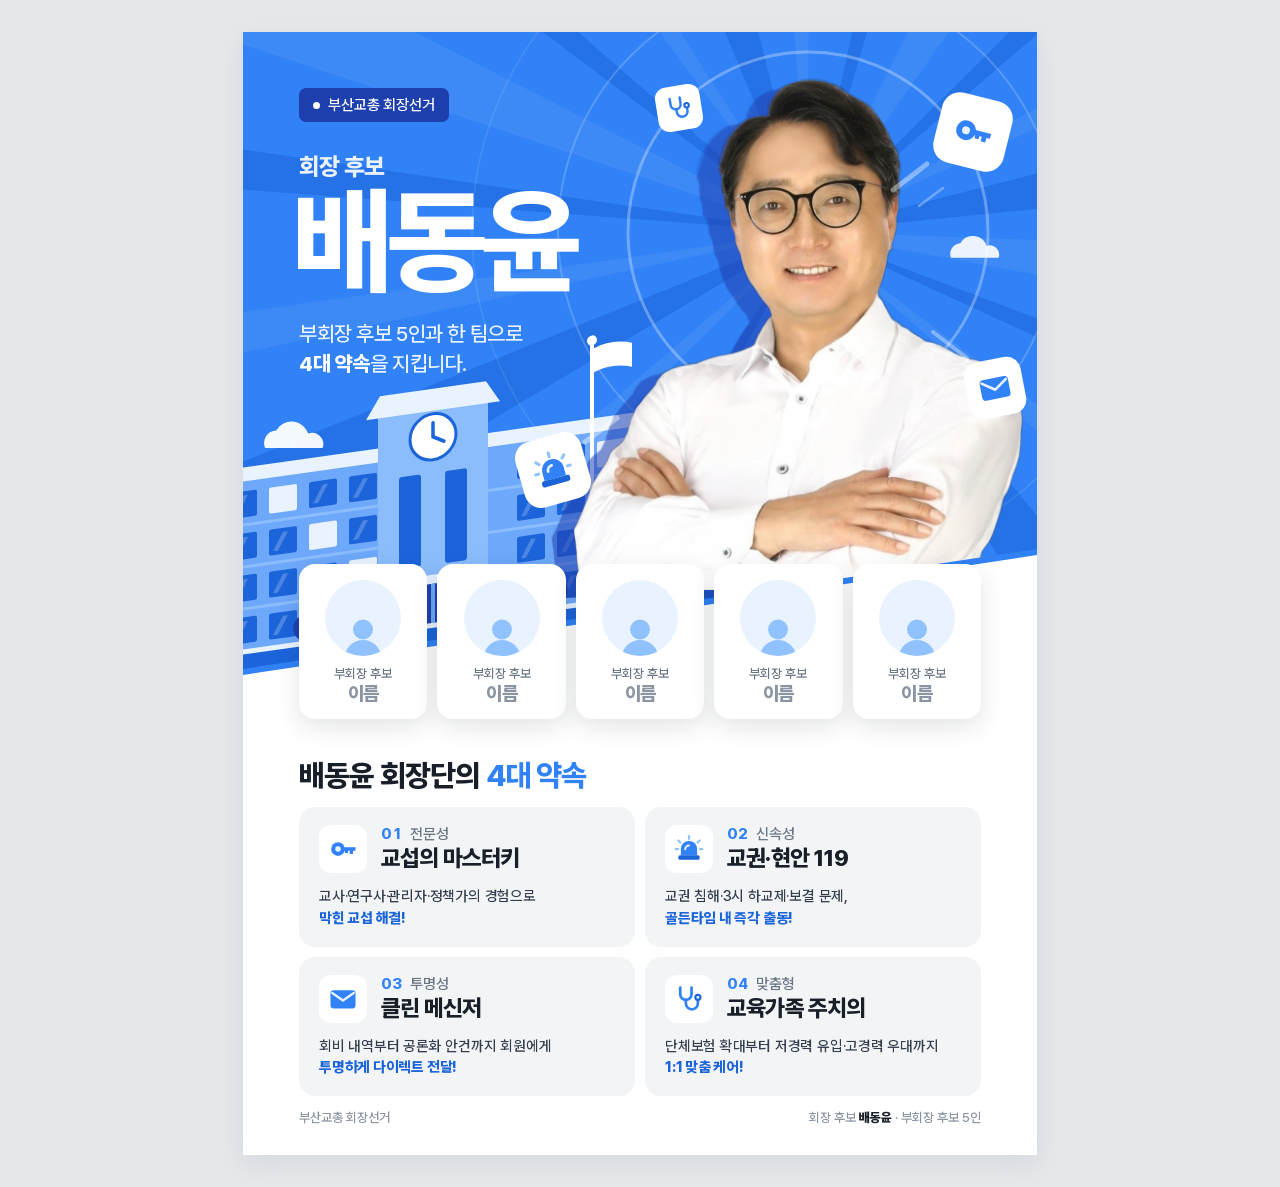
==== election-flyer/team.html @ a6dc299e "Add elementary school scene and team (6-person) flyer option - Option A (index.html): president-only" ====
<!DOCTYPE html>
<html lang="ko">
<head>
<meta charset="UTF-8">
<meta name="viewport" content="width=device-width, initial-scale=1.0">
<title>배동윤 회장단</title>
<link rel="stylesheet" href="shared/flyer.css">
<style>
  /* Vice-president cards climb the hero edge step by step */
  .team {
    position: absolute;
    left: 56px; right: 56px; top: 532px;
    display: grid;
    grid-template-columns: repeat(5, 1fr);
    gap: 10px;
  }
  .member {
    transform: translateY(calc(var(--i) * -13px));
    padding: 16px 10px 14px;
    border-radius: 16px;
    background: #fff;
    box-shadow: 0 8px 24px rgba(25, 31, 40, 0.12);
    text-align: center;
  }
  .avatar {
    position: relative;
    width: 76px; height: 76px;
    margin: 0 auto;
    border-radius: 50%;
    overflow: hidden;
    background: var(--accent-soft);
  }
  .avatar img { width: 100%; height: 100%; object-fit: cover; object-position: 50% 12%; }
  .avatar.ph svg { position: absolute; left: 12px; bottom: -6px; width: 52px; height: 52px; color: #90c2ff; }
  .member .r { margin-top: 10px; font-size: 13px; font-weight: 500; color: var(--text-muted); }
  .member .n { margin-top: 1px; font-size: 19px; font-weight: 800; letter-spacing: -0.03em; color: var(--text); }
  .member .n.ph { color: var(--text-dim); }

  .anim .member { animation: rise 600ms cubic-bezier(.2, .9, .3, 1) both; animation-delay: calc(480ms + var(--i) * 60ms); }
</style>
</head>
<body>
<div class="fit-wrap" id="fitWrap">
<div class="fit" id="fit">
<!-- 시안 B: 회장 + 부회장 5인 -->
<article class="sheet anim" id="sheet" style="--burst: 565px 200px">

  <svg class="art" viewBox="0 0 794 1123" aria-hidden="true">
    <defs>
      <clipPath id="hero"><polygon points="0,0 794,0 794,520 0,640"/></clipPath>
    </defs>

    <g clip-path="url(#hero)">
      <rect width="794" height="700" fill="#3182f6"/>
      <g class="rays" data-burst="565,200"></g>

      <g fill="none" stroke="#fff">
        <circle class="ring r1" cx="565" cy="200" r="180" stroke-width="3" stroke-opacity=".3"/>
        <circle class="ring r2" cx="565" cy="200" r="250" stroke-width="2" stroke-opacity=".18"/>
        <circle class="ring r3" cx="565" cy="200" r="336" stroke-width="1.5" stroke-opacity=".1"/>
      </g>

      <g class="cloud"><use href="#cloud" transform="translate(22 392) scale(.8)" opacity=".95"/></g>
      <g class="cloud"><use href="#cloud" transform="translate(708 206) scale(.66)" opacity=".9"/></g>

      <g class="scene"><use href="#school" transform="translate(-260 356) skewY(-8)"/></g>

      <g class="person">
        <image href="assets/candidate.webp" x="330" y="46" width="450" height="512" filter="url(#echo)"/>
      </g>

      <g class="fly f1" style="--fx:-160px; --fy:140px; --fr:-30deg">
        <g stroke="#fff" stroke-linecap="round">
          <line x1="684" y1="132" x2="650" y2="158" stroke-width="5" stroke-opacity=".4"/>
          <line x1="700" y1="156" x2="676" y2="174" stroke-width="2.5" stroke-opacity=".3"/>
        </g>
        <g transform="translate(730 100) rotate(14) scale(.9)">
          <use href="#tile" x="-40" y="-40" width="80" height="80"/>
          <use href="#i-key" transform="translate(-24 -24) scale(2)"/>
        </g>
      </g>
      <g class="fly f2" style="--fx:300px; --fy:-200px; --fr:30deg">
        <g stroke="#fff" stroke-linecap="round">
          <line x1="342" y1="410" x2="374" y2="386" stroke-width="5" stroke-opacity=".4"/>
        </g>
        <g transform="translate(310 438) rotate(-16) scale(.85)">
          <use href="#tile" x="-40" y="-40" width="80" height="80"/>
          <use href="#i-siren" transform="translate(-24 -24) scale(2)"/>
        </g>
      </g>
      <g class="fly f3" style="--fx:-180px; --fy:-150px; --fr:-24deg">
        <g stroke="#fff" stroke-linecap="round">
          <line x1="724" y1="326" x2="690" y2="300" stroke-width="4" stroke-opacity=".36"/>
        </g>
        <g transform="translate(752 356) rotate(-11) scale(.72)">
          <use href="#tile" x="-40" y="-40" width="80" height="80"/>
          <use href="#i-mail" transform="translate(-24 -24) scale(2)"/>
        </g>
      </g>
      <g class="fly f4" style="--fx:140px; --fy:160px; --fr:24deg">
        <g transform="translate(436 76) rotate(-9) scale(.56)">
          <use href="#tile" x="-40" y="-40" width="80" height="80"/>
          <use href="#i-steth" transform="translate(-24 -24) scale(2)"/>
        </g>
      </g>
    </g>

    <line x1="-10" y1="641.5" x2="804" y2="518.5" stroke="#3182f6" stroke-width="6"/>
  </svg>

  <header class="hero-copy">
    <span class="chip"><i></i>부산교총 회장선거</span>
    <p class="role">회장 후보</p>
    <h1>배동윤</h1>
    <p class="lede">부회장 후보 5인과 한 팀으로<br><b>4대 약속</b>을 지킵니다.</p>
  </header>

  <!--
    부회장 후보 5인. 사진이 준비되면 각 .avatar를
      <div class="avatar"><img src="assets/vp1.webp" alt=""></div>
    로, 이름(placeholder)을 실제 이름으로 바꾸세요. (.ph 클래스 제거)
  -->
  <section class="team" aria-label="부회장 후보">
    <div class="member" style="--i:0"><div class="avatar ph"><svg viewBox="0 0 24 24"><use href="#i-person"/></svg></div><p class="r">부회장 후보</p><p class="n ph">이름</p></div>
    <div class="member" style="--i:1"><div class="avatar ph"><svg viewBox="0 0 24 24"><use href="#i-person"/></svg></div><p class="r">부회장 후보</p><p class="n ph">이름</p></div>
    <div class="member" style="--i:2"><div class="avatar ph"><svg viewBox="0 0 24 24"><use href="#i-person"/></svg></div><p class="r">부회장 후보</p><p class="n ph">이름</p></div>
    <div class="member" style="--i:3"><div class="avatar ph"><svg viewBox="0 0 24 24"><use href="#i-person"/></svg></div><p class="r">부회장 후보</p><p class="n ph">이름</p></div>
    <div class="member" style="--i:4"><div class="avatar ph"><svg viewBox="0 0 24 24"><use href="#i-person"/></svg></div><p class="r">부회장 후보</p><p class="n ph">이름</p></div>
  </section>

  <section class="info">
    <h2>배동윤 회장단의 <em>4대 약속</em></h2>

    <div class="grid">
      <article class="pledge">
        <div class="top">
          <span class="ico"><svg viewBox="0 0 24 24"><use href="#i-key"/></svg></span>
          <div><span class="tag"><span class="no">01</span><span class="kw">전문성</span></span>
          <h3>교섭의 마스터키</h3></div>
        </div>
        <p>교사·연구사·관리자·정책가의 경험으로<br><b>막힌 교섭 해결!</b></p>
      </article>
      <article class="pledge">
        <div class="top">
          <span class="ico"><svg viewBox="0 0 24 24"><use href="#i-siren"/></svg></span>
          <div><span class="tag"><span class="no">02</span><span class="kw">신속성</span></span>
          <h3>교권·현안 119</h3></div>
        </div>
        <p>교권 침해·3시 하교제·보결 문제,<br><b>골든타임 내 즉각 출동!</b></p>
      </article>
      <article class="pledge">
        <div class="top">
          <span class="ico"><svg viewBox="0 0 24 24"><use href="#i-mail"/></svg></span>
          <div><span class="tag"><span class="no">03</span><span class="kw">투명성</span></span>
          <h3>클린 메신저</h3></div>
        </div>
        <p>회비 내역부터 공론화 안건까지 회원에게<br><b>투명하게 다이렉트 전달!</b></p>
      </article>
      <article class="pledge">
        <div class="top">
          <span class="ico"><svg viewBox="0 0 24 24"><use href="#i-steth"/></svg></span>
          <div><span class="tag"><span class="no">04</span><span class="kw">맞춤형</span></span>
          <h3>교육가족 주치의</h3></div>
        </div>
        <p>단체보험 확대부터 저경력 유입·고경력 우대까지<br><b>1:1 맞춤 케어!</b></p>
      </article>
    </div>

    <div class="foot">
      <span>부산교총 회장선거</span>
      <span>회장 후보 <b>배동윤</b> · 부회장 후보 5인</span>
    </div>
  </section>
</article>
</div>
</div>
<script src="shared/flyer.js"></script>
</body>
</html>
---- election-flyer/shared/flyer.css ----
@font-face {
  font-family: "Pretendard Variable";
  src: url("../fonts/PretendardVariable.woff2") format("woff2-variations");
  font-weight: 45 920;
  font-display: block;
}

/* Toss DESIGN.md tokens */
:root {
  --bg: #ffffff;
  --surface: #f2f4f6;
  --text: #191f28;
  --text-secondary: #333d4b;
  --text-muted: #6b7684;
  --text-dim: #8b95a1;
  --border: #e5e8eb;
  --accent: #3182f6;
  --accent-hover: #1b64da;
  --accent-deep: #1e40af;
  --accent-soft: #e8f3ff;
  --font: "Pretendard Variable", Pretendard, -apple-system, BlinkMacSystemFont,
          "Apple SD Gothic Neo", "Noto Sans KR", system-ui, sans-serif;
  --stage: #e5e8eb;
}
@media (prefers-color-scheme: dark) {
  :root:not([data-theme="light"]) { --stage: #101318; }
}
:root[data-theme="dark"] { --stage: #101318; }

* { box-sizing: border-box; margin: 0; padding: 0; }

html, body { background: var(--stage); }
body {
  min-height: 100vh;
  display: grid;
  place-items: center;
  padding: 32px 16px;
  font-family: var(--font);
  -webkit-font-smoothing: antialiased;
  overflow-x: hidden;
}

/* A4 artboard at 96dpi; scaled to fit by flyer.js */
.fit { width: 794px; height: 1123px; transform-origin: top left; }
.fit-wrap { width: 794px; height: 1123px; }

.sheet {
  position: relative;
  width: 794px;
  height: 1123px;
  overflow: hidden;
  background: var(--bg);
  color: var(--text);
  box-shadow: 0 8px 24px rgba(25, 31, 40, 0.08);
  print-color-adjust: exact;
  -webkit-print-color-adjust: exact;
}

.art { position: absolute; inset: 0; width: 100%; height: 100%; }
.defs { position: absolute; width: 0; height: 0; }

/* ---------- Hero copy ---------- */
.hero-copy { position: absolute; left: 56px; top: 56px; width: 340px; color: #fff; }

.chip {
  display: inline-flex;
  align-items: center;
  gap: 8px;
  height: 34px;
  padding: 0 14px;
  border-radius: 7px;
  background: var(--accent-deep);
  font-size: 15px;
  font-weight: 500;
  letter-spacing: -0.01em;
}
.chip i { width: 7px; height: 7px; border-radius: 50%; background: #fff; }

.role {
  margin-top: 30px;
  font-size: 24px;
  font-weight: 800;
  letter-spacing: -0.03em;
  color: rgba(255, 255, 255, 0.9);
}

h1 {
  margin-top: 2px;
  margin-left: -6px;
  font-size: 116px;
  line-height: 1;
  font-weight: 800;
  letter-spacing: -0.05em;
}

.lede {
  margin-top: 20px;
  font-size: 21px;
  line-height: 1.45;
  font-weight: 500;
  letter-spacing: -0.02em;
  color: rgba(255, 255, 255, 0.9);
}
.lede b { font-weight: 800; color: #fff; }

/* ---------- Pledges ---------- */
.info { position: absolute; left: 56px; right: 56px; bottom: 30px; }

.info h2 {
  font-size: 30px;
  font-weight: 800;
  letter-spacing: -0.035em;
  color: var(--text);
}
.info h2 em { font-style: normal; color: var(--accent); }

.grid { display: grid; grid-template-columns: 1fr 1fr; gap: 10px; margin-top: 14px; }
.pledge {
  border-radius: 16px;
  padding: 18px 20px;
  background: var(--surface);
}
.pledge .top { display: flex; align-items: center; gap: 14px; }
.ico {
  width: 48px; height: 48px; flex: none;
  display: grid; place-items: center;
  border-radius: 12px;
  background: #fff;
}
.ico svg { width: 30px; height: 30px; }
.tag { display: flex; align-items: baseline; gap: 8px; line-height: 1.2; }
.tag .no {
  font-size: 15px;
  font-weight: 800;
  color: var(--accent);
  font-variant-numeric: tabular-nums;
}
.tag .kw { font-size: 15px; font-weight: 500; color: var(--text-muted); }
.pledge h3 {
  margin-top: 1px;
  font-size: 23px;
  line-height: 1.25;
  font-weight: 800;
  letter-spacing: -0.035em;
  color: var(--text);
}
.pledge p {
  margin-top: 12px;
  font-size: 14.5px;
  line-height: 1.5;
  font-weight: 500;
  letter-spacing: -0.015em;
  color: var(--text-secondary);
  word-break: keep-all;
}
.pledge p b { font-weight: 800; color: var(--accent-hover); }

.foot {
  margin-top: 14px;
  display: flex;
  justify-content: space-between;
  align-items: center;
  font-size: 13px;
  font-weight: 500;
  color: var(--text-dim);
}
.foot b { font-weight: 800; color: var(--text); }

/* ---------- Motion ---------- */
.anim .person     { animation: person 800ms cubic-bezier(.15, .9, .25, 1) both; }
.anim .scene      { animation: scene 1000ms cubic-bezier(.15, .9, .25, 1) 60ms both; }
.anim .rays       { animation: burst 1000ms cubic-bezier(.1, .9, .2, 1) 150ms both; }
.anim .ring       { animation: ring 1100ms cubic-bezier(.1, .8, .3, 1) both; }
.anim .ring.r1    { animation-delay: 220ms; }
.anim .ring.r2    { animation-delay: 320ms; }
.anim .ring.r3    { animation-delay: 420ms; }
.anim .fly        { animation: fly 900ms cubic-bezier(.15, .9, .25, 1) both; }
.anim .fly.f1     { animation-delay: 380ms; }
.anim .fly.f2     { animation-delay: 440ms; }
.anim .fly.f3     { animation-delay: 500ms; }
.anim .fly.f4     { animation-delay: 560ms; }
.anim .cloud      { animation: drift 1400ms cubic-bezier(.15, .9, .25, 1) 200ms both; }
.anim .hero-copy > * { animation: rise 640ms cubic-bezier(.2, .9, .3, 1) both; }
.anim .hero-copy > :nth-child(2) { animation-delay: 80ms; }
.anim .hero-copy > :nth-child(3) { animation-delay: 140ms; }
.anim .hero-copy > :nth-child(4) { animation-delay: 200ms; }
.anim .pledge     { animation: rise 600ms cubic-bezier(.2, .9, .3, 1) both; }
.anim .pledge:nth-child(1) { animation-delay: 700ms; }
.anim .pledge:nth-child(2) { animation-delay: 760ms; }
.anim .pledge:nth-child(3) { animation-delay: 820ms; }
.anim .pledge:nth-child(4) { animation-delay: 880ms; }
.anim .info h2, .anim .foot { animation: rise 600ms cubic-bezier(.2, .9, .3, 1) 640ms both; }

.rays, .ring, .fly, .person { transform-box: view-box; transform-origin: var(--burst, 562px 250px); }

@keyframes person {
  0%   { opacity: 0; transform: translateY(60px) scale(.96); }
  100% { opacity: 1; transform: none; }
}
@keyframes scene {
  0%   { opacity: 0; transform: translateY(80px); }
  100% { opacity: 1; transform: none; }
}
@keyframes burst {
  0%   { opacity: 0; transform: scale(0.2) rotate(-8deg); }
  100% { opacity: 1; transform: none; }
}
@keyframes ring {
  0%   { opacity: 0; transform: scale(0.4); }
  30%  { opacity: 1; }
  100% { opacity: 1; transform: none; }
}
@keyframes fly {
  0%   { opacity: 0; transform: translate(var(--fx), var(--fy)) scale(0.3) rotate(var(--fr)); }
  100% { opacity: 1; transform: none; }
}
@keyframes drift {
  0%   { opacity: 0; transform: translateX(-60px); }
  100% { opacity: 1; transform: none; }
}
@keyframes rise {
  0%   { opacity: 0; transform: translateY(24px); }
  100% { opacity: 1; transform: none; }
}
@media (prefers-reduced-motion: reduce) {
  .anim * { animation: none !important; }
}

@page { size: A4; margin: 0; }
@media print {
  html, body { background: #fff; }
  body { display: block; padding: 0; min-height: 0; }
  .fit, .fit-wrap { width: auto; height: auto; transform: none !important; }
  .sheet { box-shadow: none; }
  .anim * { animation: none !important; }
}
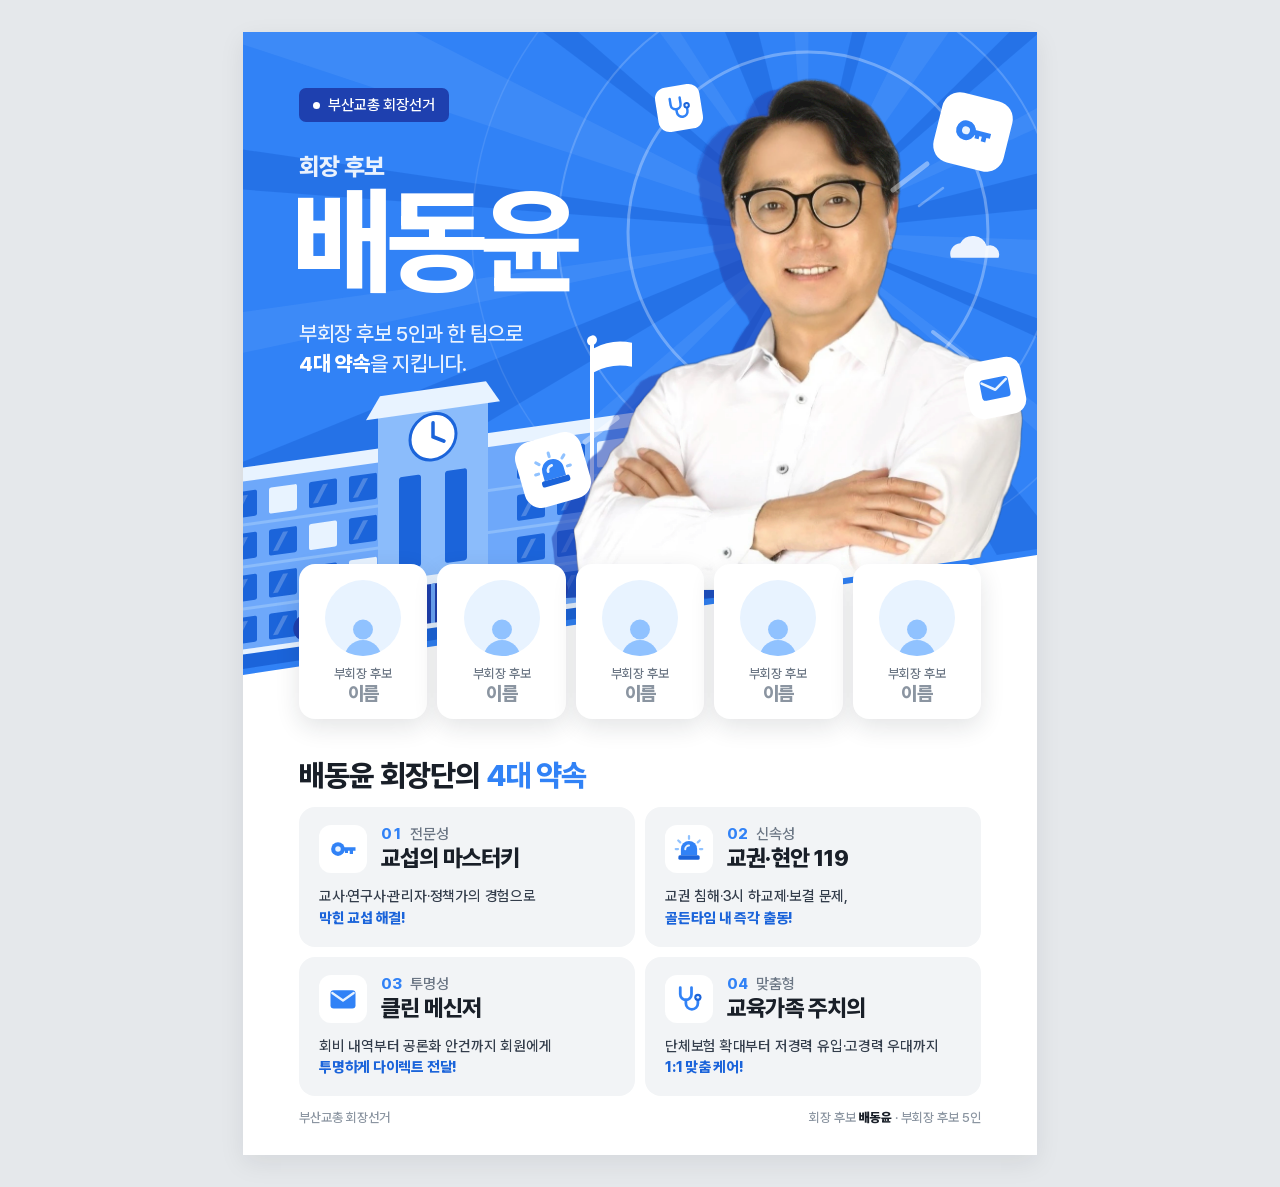
==== commit 87e9685c: "Use licensed Adobe Stock school photo as hero background Replace the vector school with a Toss Blue " ====
--- a/election-flyer/team.html
+++ b/election-flyer/team.html
@@ -60,10 +60,11 @@
         <circle class="ring r3" cx="565" cy="200" r="336" stroke-width="1.5" stroke-opacity=".1"/>
       </g>
 
-      <g class="cloud"><use href="#cloud" transform="translate(22 392) scale(.8)" opacity=".95"/></g>
       <g class="cloud"><use href="#cloud" transform="translate(708 206) scale(.66)" opacity=".9"/></g>
 
-      <g class="scene"><use href="#school" transform="translate(-260 356) skewY(-8)"/></g>
+      <!-- school: licensed Adobe Stock photo (Toss Blue duotone, transparent sky); vector scene is the fallback -->
+      <g class="scene scene-vector"><use href="#school" transform="translate(-260 356) skewY(-8)"/></g>
+      <g class="scene scene-photo"><image data-photo href="assets/stock/school-duotone.webp" x="-80" y="122" width="1000" height="665"/></g>
 
       <g class="person">
         <image href="assets/candidate.webp" x="330" y="46" width="450" height="512" filter="url(#echo)"/>
--- a/election-flyer/shared/flyer.css
+++ b/election-flyer/shared/flyer.css
@@ -57,6 +57,9 @@
 }
 
 .art { position: absolute; inset: 0; width: 100%; height: 100%; }
+.scene-photo { display: none; }
+.has-photo .scene-photo { display: inline; }
+.has-photo .scene-vector { display: none; }
 .defs { position: absolute; width: 0; height: 0; }
 
 /* ---------- Hero copy ---------- */
